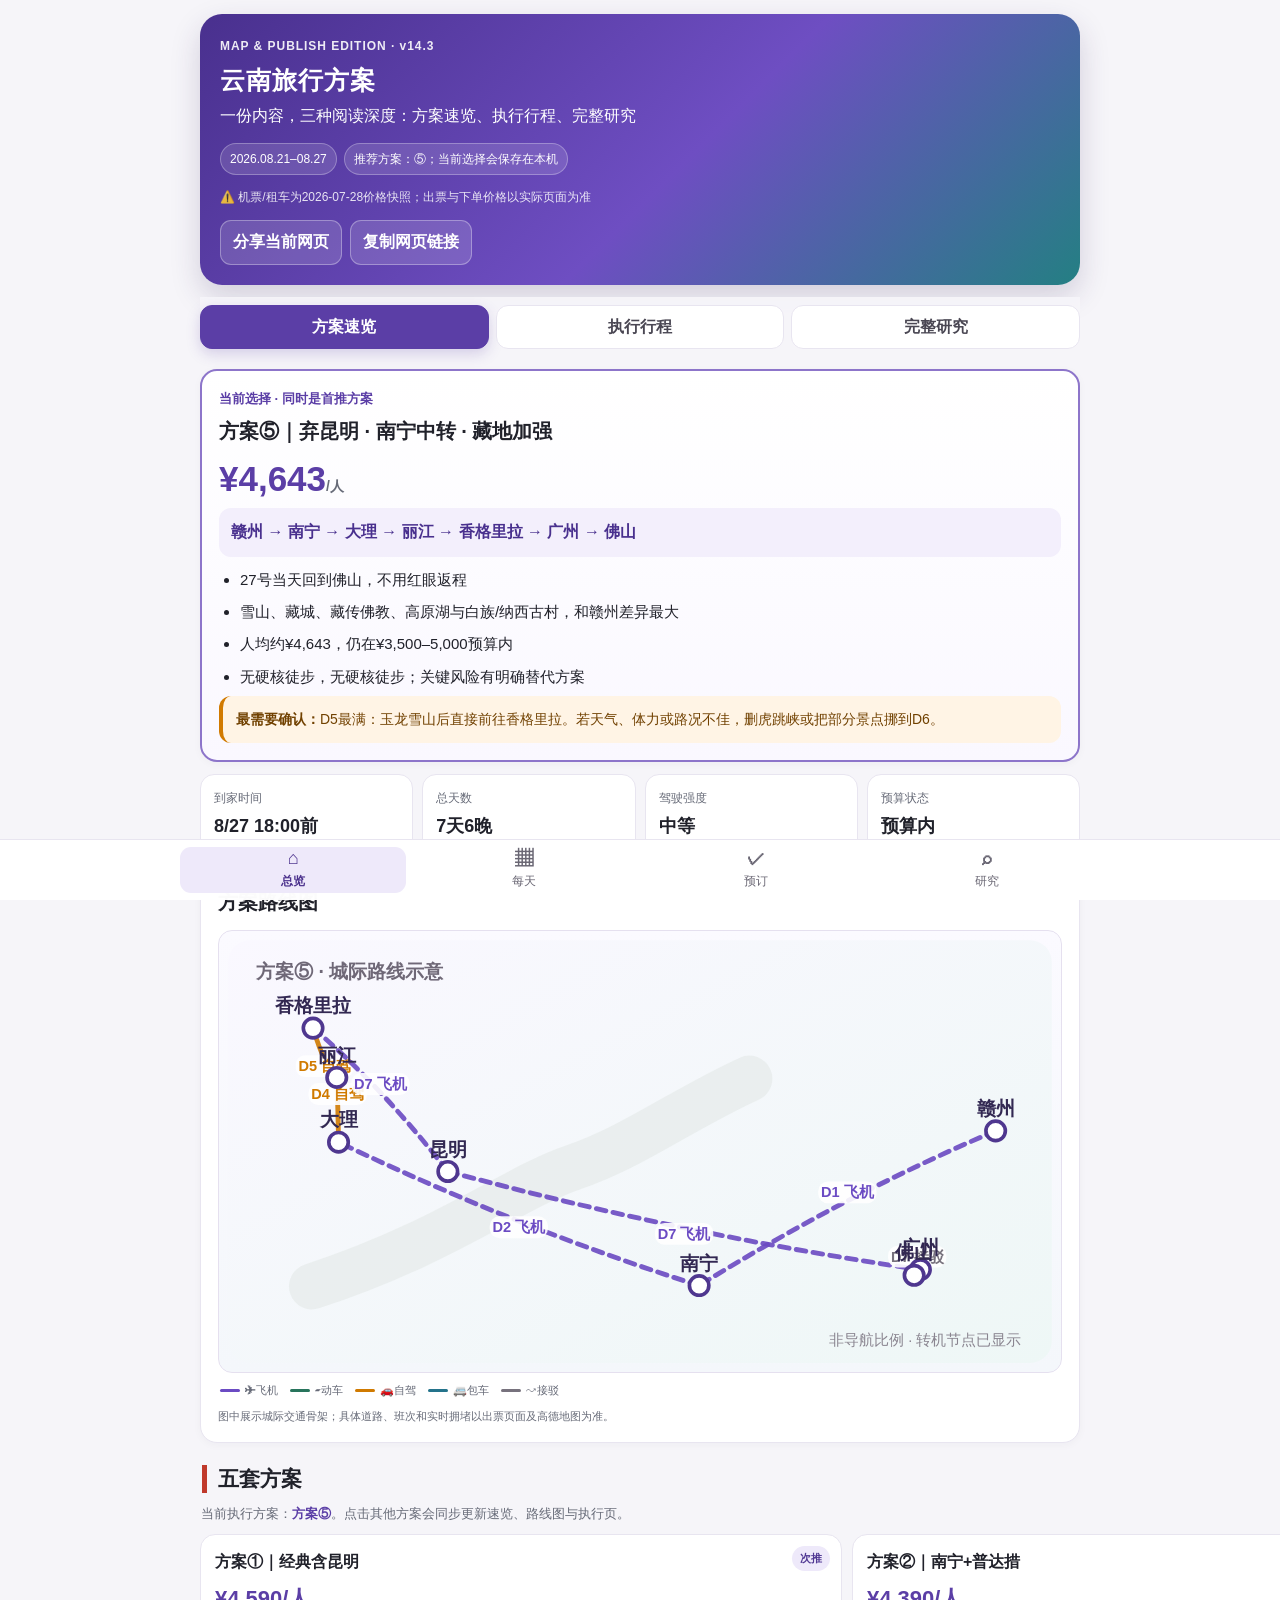
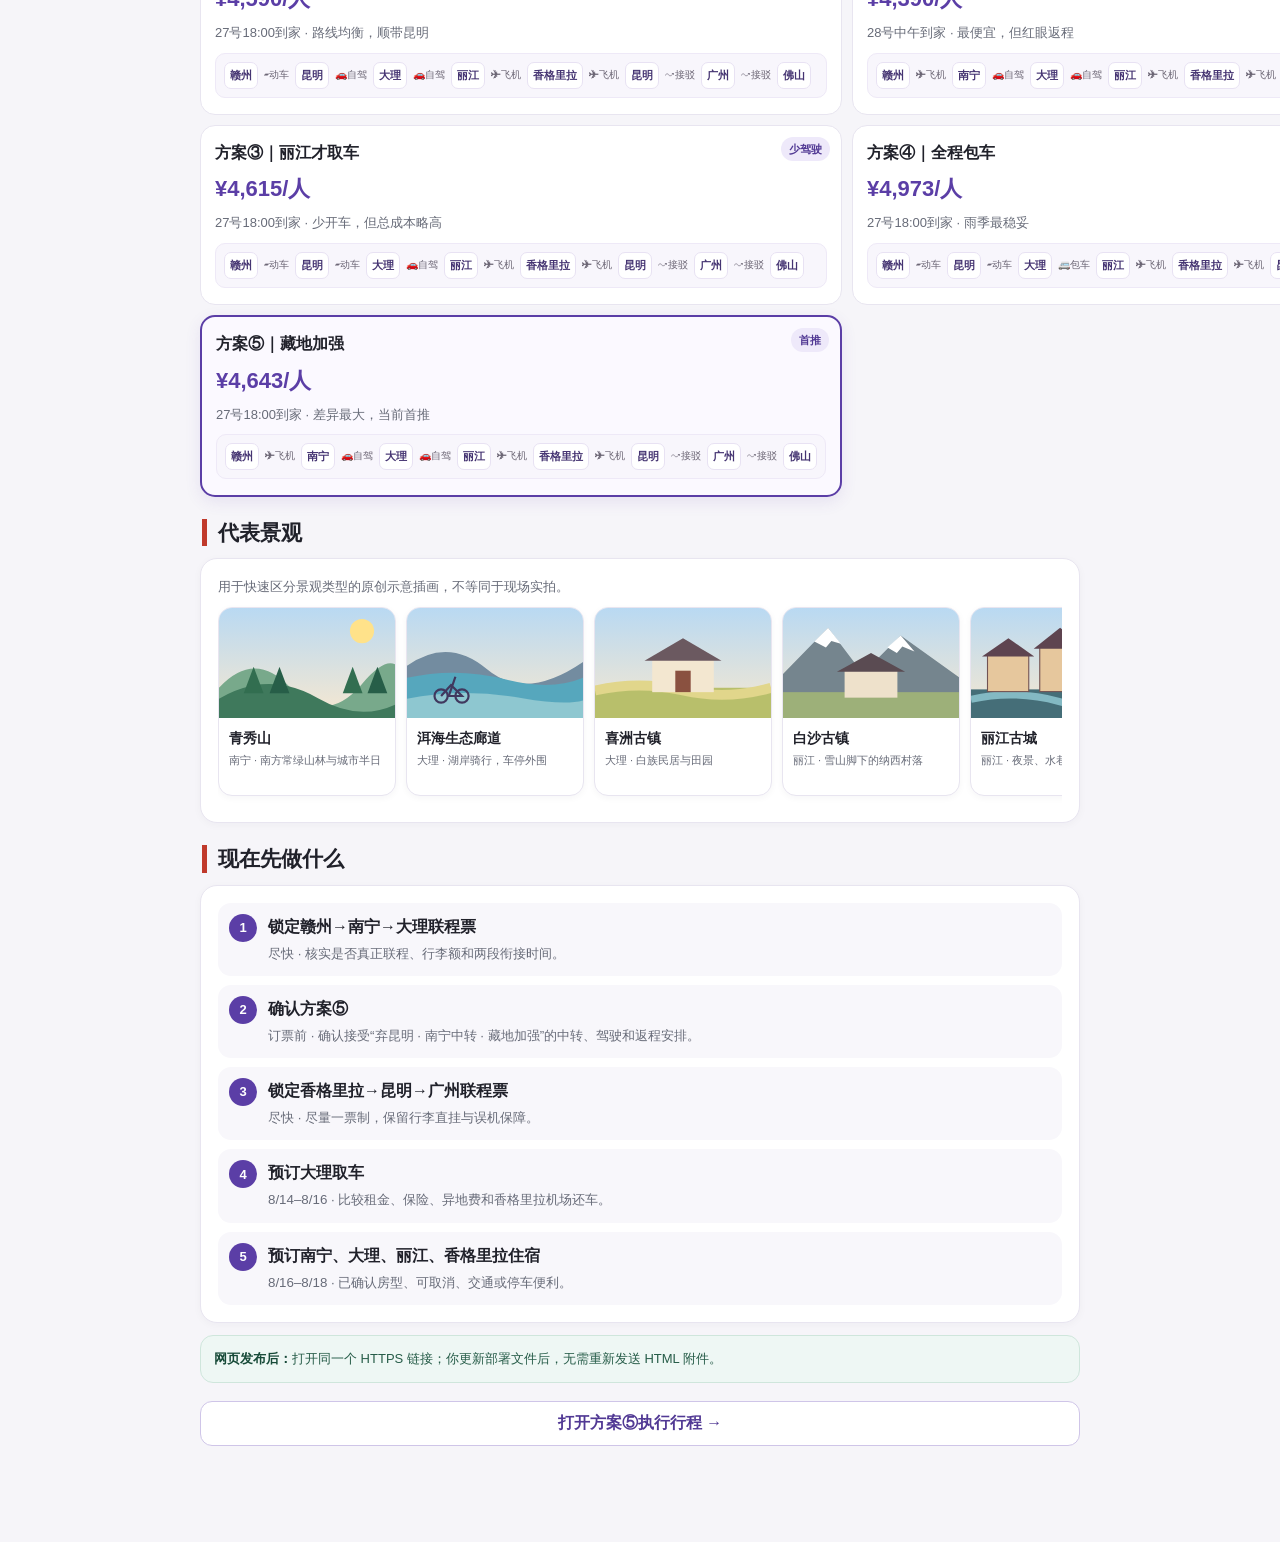
==== index.html @ 0b1bb3b5 "deploy: add GitHub Pages entry" ====
<!doctype html><html lang="zh-CN"><head><meta charset="utf-8"><meta name="viewport" content="width=device-width,initial-scale=1"><meta name="robots" content="noindex,nofollow,noarchive"><title>云南旅行方案 v14.3</title></head><body><noscript>请启用 JavaScript 查看页面。</noscript>
<script src="chunk-01.js"></script>
<script src="chunk-02.js"></script>
<script src="chunk-03.js"></script>
<script src="chunk-04.js"></script>
<script src="chunk-05.js"></script>
<script src="chunk-06.js"></script>
<script>(async function(){try{var b=atob(window.__tripB64||'');var a=new Uint8Array(b.length);for(var i=0;i<b.length;i++)a[i]=b.charCodeAt(i);if(!('DecompressionStream' in window))throw new Error('browser lacks gzip decompression');var stream=new Blob([a]).stream().pipeThrough(new DecompressionStream('gzip'));var html=await new Response(stream).text();document.open();document.write(html);document.close();}catch(e){document.body.innerHTML='<main style="font-family:sans-serif;padding:24px"><h1>页面加载失败</h1><p>请使用最新版 Safari、Chrome 或 Edge 打开。</p></main>';console.error(e);}})();</script></body></html>
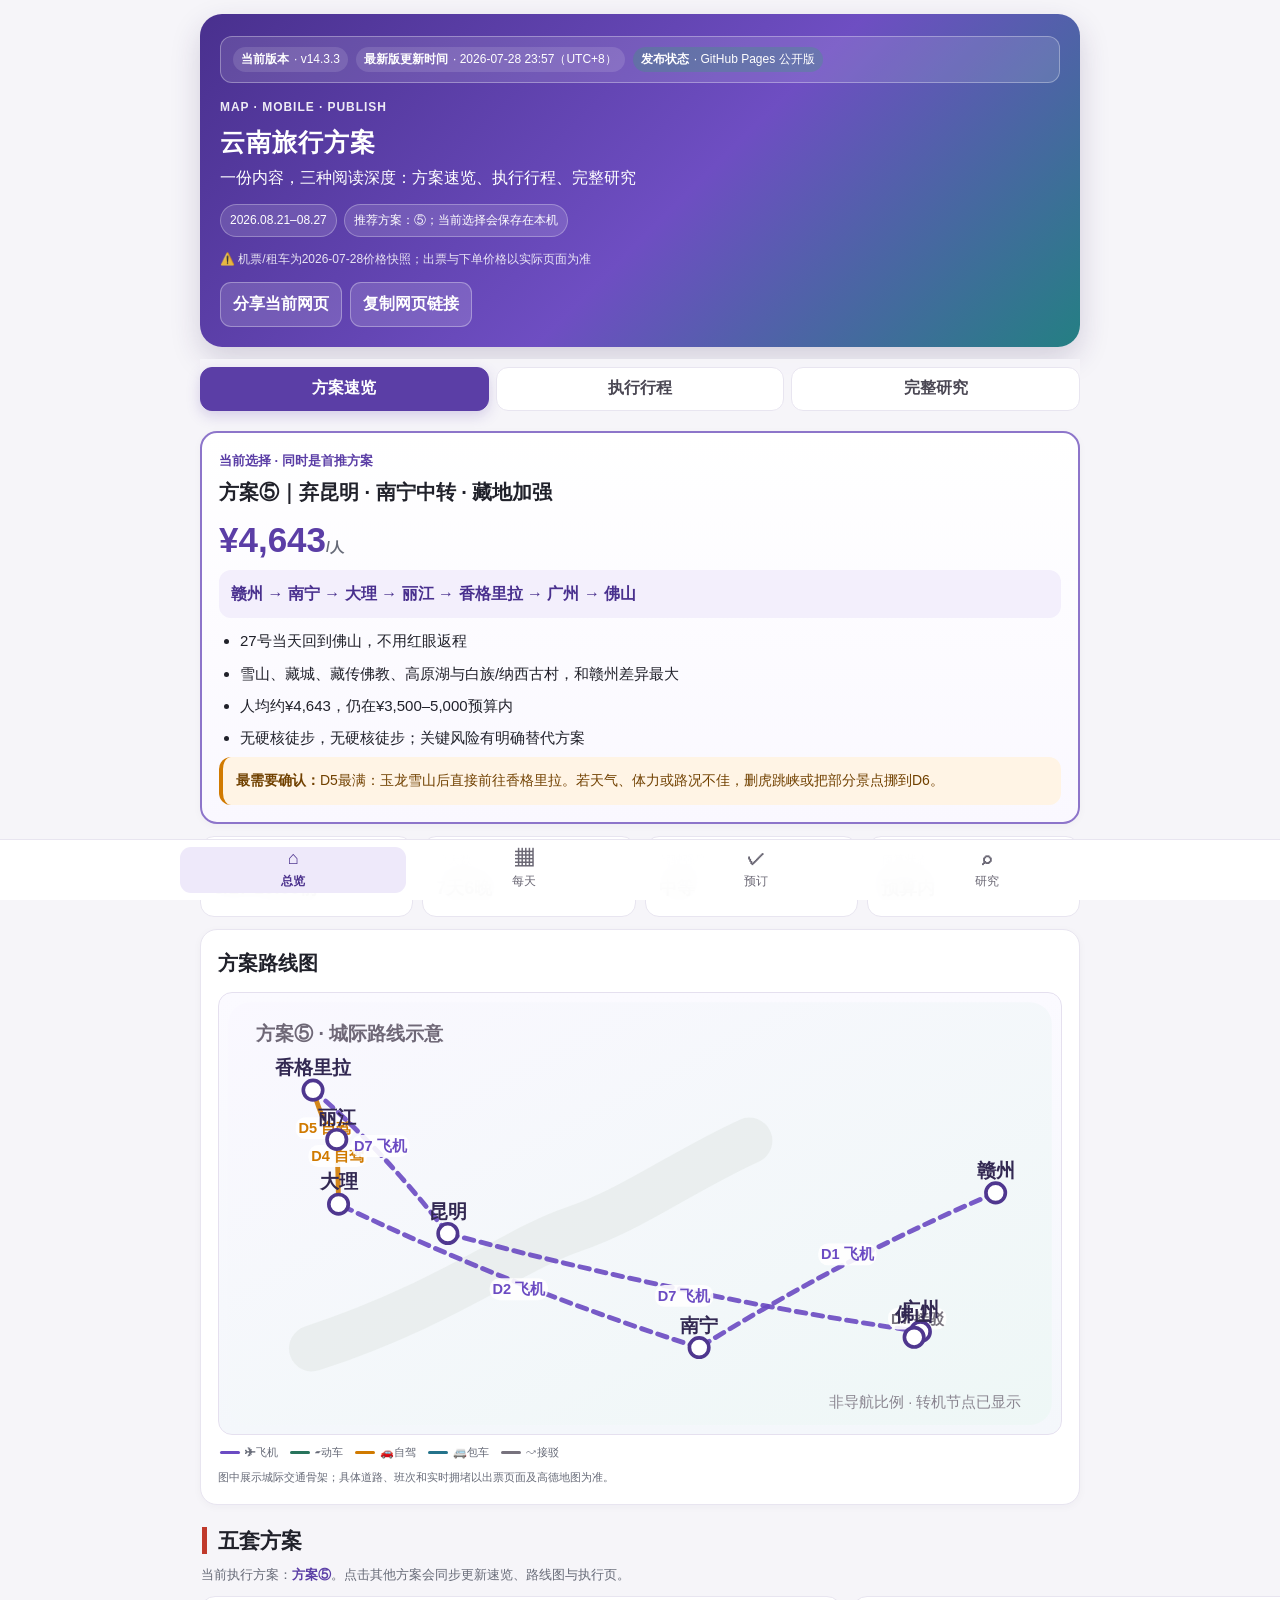
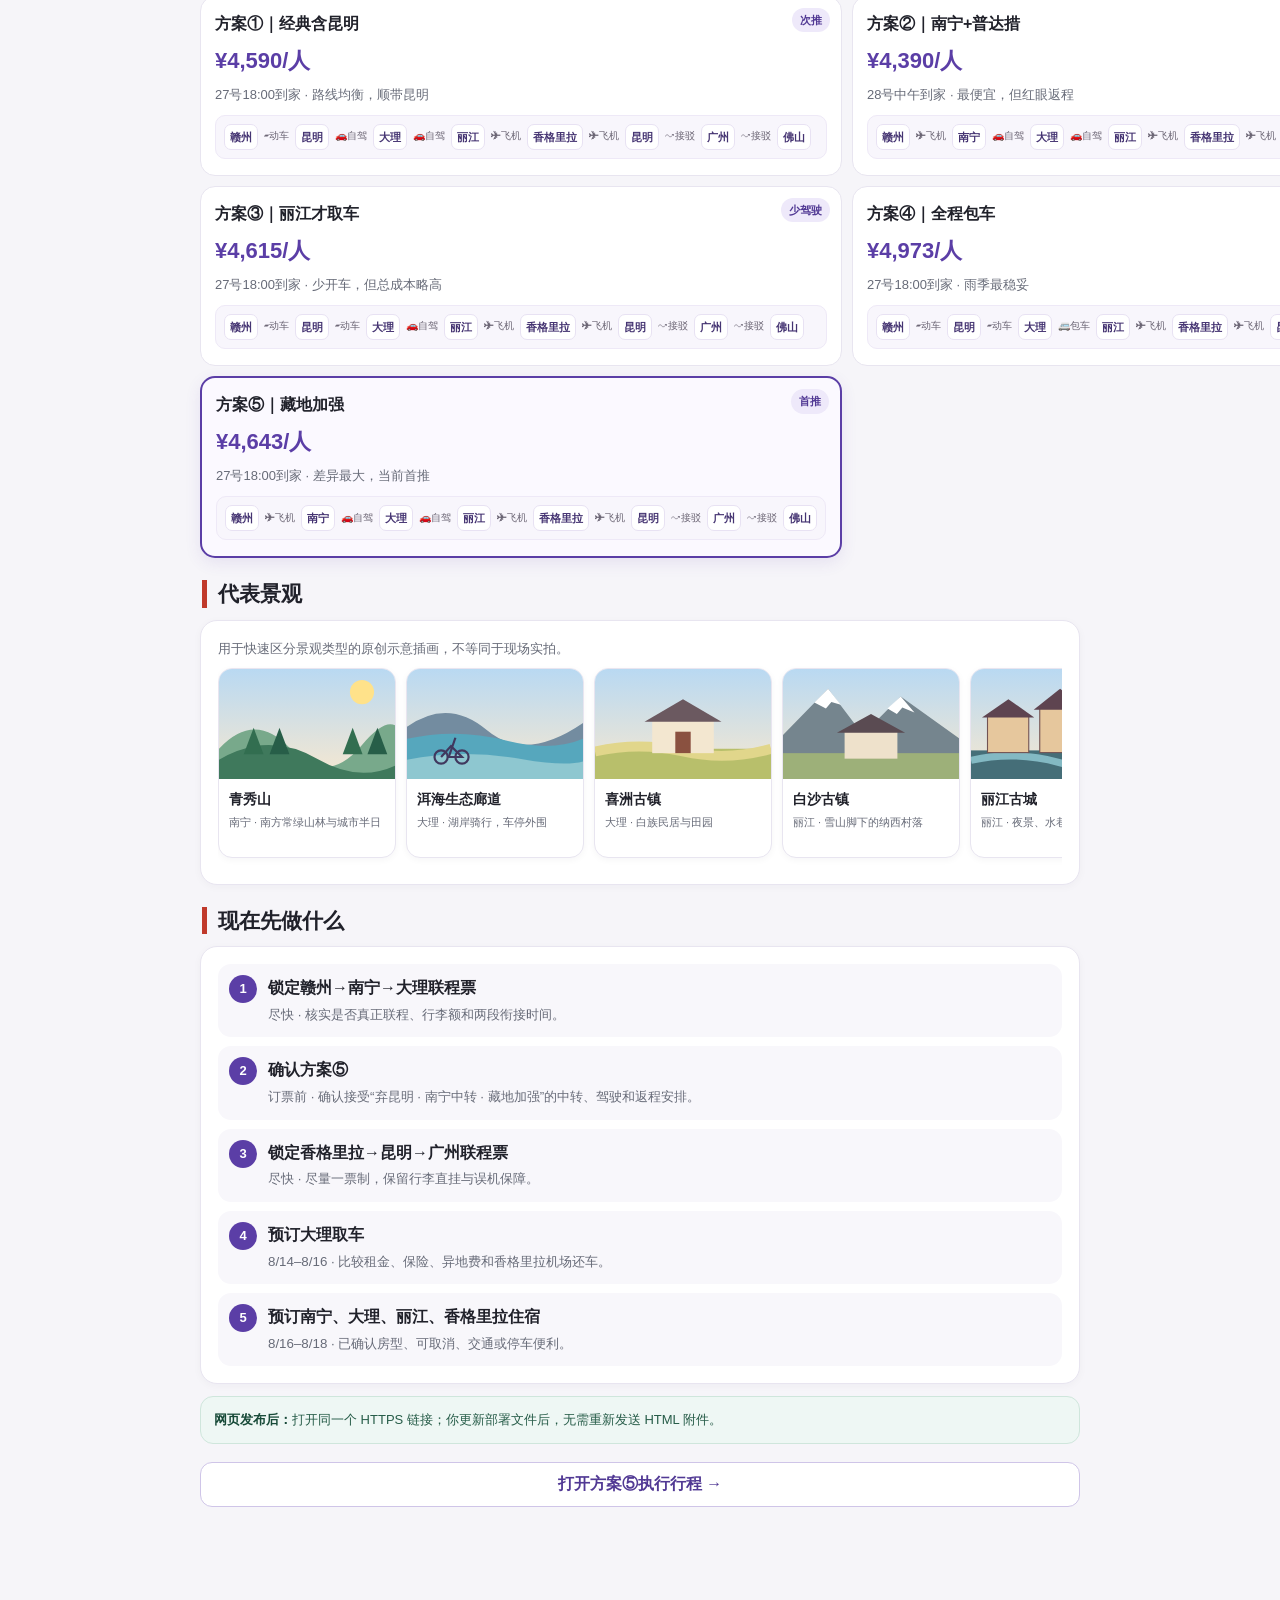
==== commit 9dc750a7: "release: redirect root to v14.3.3" ====
--- a/index.html
+++ b/index.html
@@ -1,8 +1 @@
-<!doctype html><html lang="zh-CN"><head><meta charset="utf-8"><meta name="viewport" content="width=device-width,initial-scale=1"><meta name="robots" content="noindex,nofollow,noarchive"><title>云南旅行方案 v14.3</title></head><body><noscript>请启用 JavaScript 查看页面。</noscript>
-<script src="chunk-01.js"></script>
-<script src="chunk-02.js"></script>
-<script src="chunk-03.js"></script>
-<script src="chunk-04.js"></script>
-<script src="chunk-05.js"></script>
-<script src="chunk-06.js"></script>
-<script>(async function(){try{var b=atob(window.__tripB64||'');var a=new Uint8Array(b.length);for(var i=0;i<b.length;i++)a[i]=b.charCodeAt(i);if(!('DecompressionStream' in window))throw new Error('browser lacks gzip decompression');var stream=new Blob([a]).stream().pipeThrough(new DecompressionStream('gzip'));var html=await new Response(stream).text();document.open();document.write(html);document.close();}catch(e){document.body.innerHTML='<main style="font-family:sans-serif;padding:24px"><h1>页面加载失败</h1><p>请使用最新版 Safari、Chrome 或 Edge 打开。</p></main>';console.error(e);}})();</script></body></html>+<!doctype html><html lang="zh-CN"><head><meta charset="utf-8"><meta name="viewport" content="width=device-width,initial-scale=1"><meta name="robots" content="noindex,nofollow,noarchive"><meta http-equiv="Cache-Control" content="no-cache, no-store, must-revalidate"><title>云南旅行方案 · 最新版 v14.3.3</title><meta http-equiv="refresh" content="0; url=./v1433/"><style>body{font-family:-apple-system,BlinkMacSystemFont,"PingFang SC",sans-serif;max-width:680px;margin:60px auto;padding:24px;line-height:1.7;color:#29252f}a{display:inline-block;background:#5b3ea6;color:#fff;padding:12px 18px;border-radius:10px;text-decoration:none;font-weight:700}.meta{color:#6b6470}</style></head><body><h1>正在打开云南旅行方案 v14.3.3</h1><p class="meta">最新版更新时间：2026-07-28 23:57（UTC+8）</p><p><a href="./v1433/">未自动跳转时，点击进入最新版</a></p><script>location.replace('./v1433/?from=root&v=1433');</script></body></html>
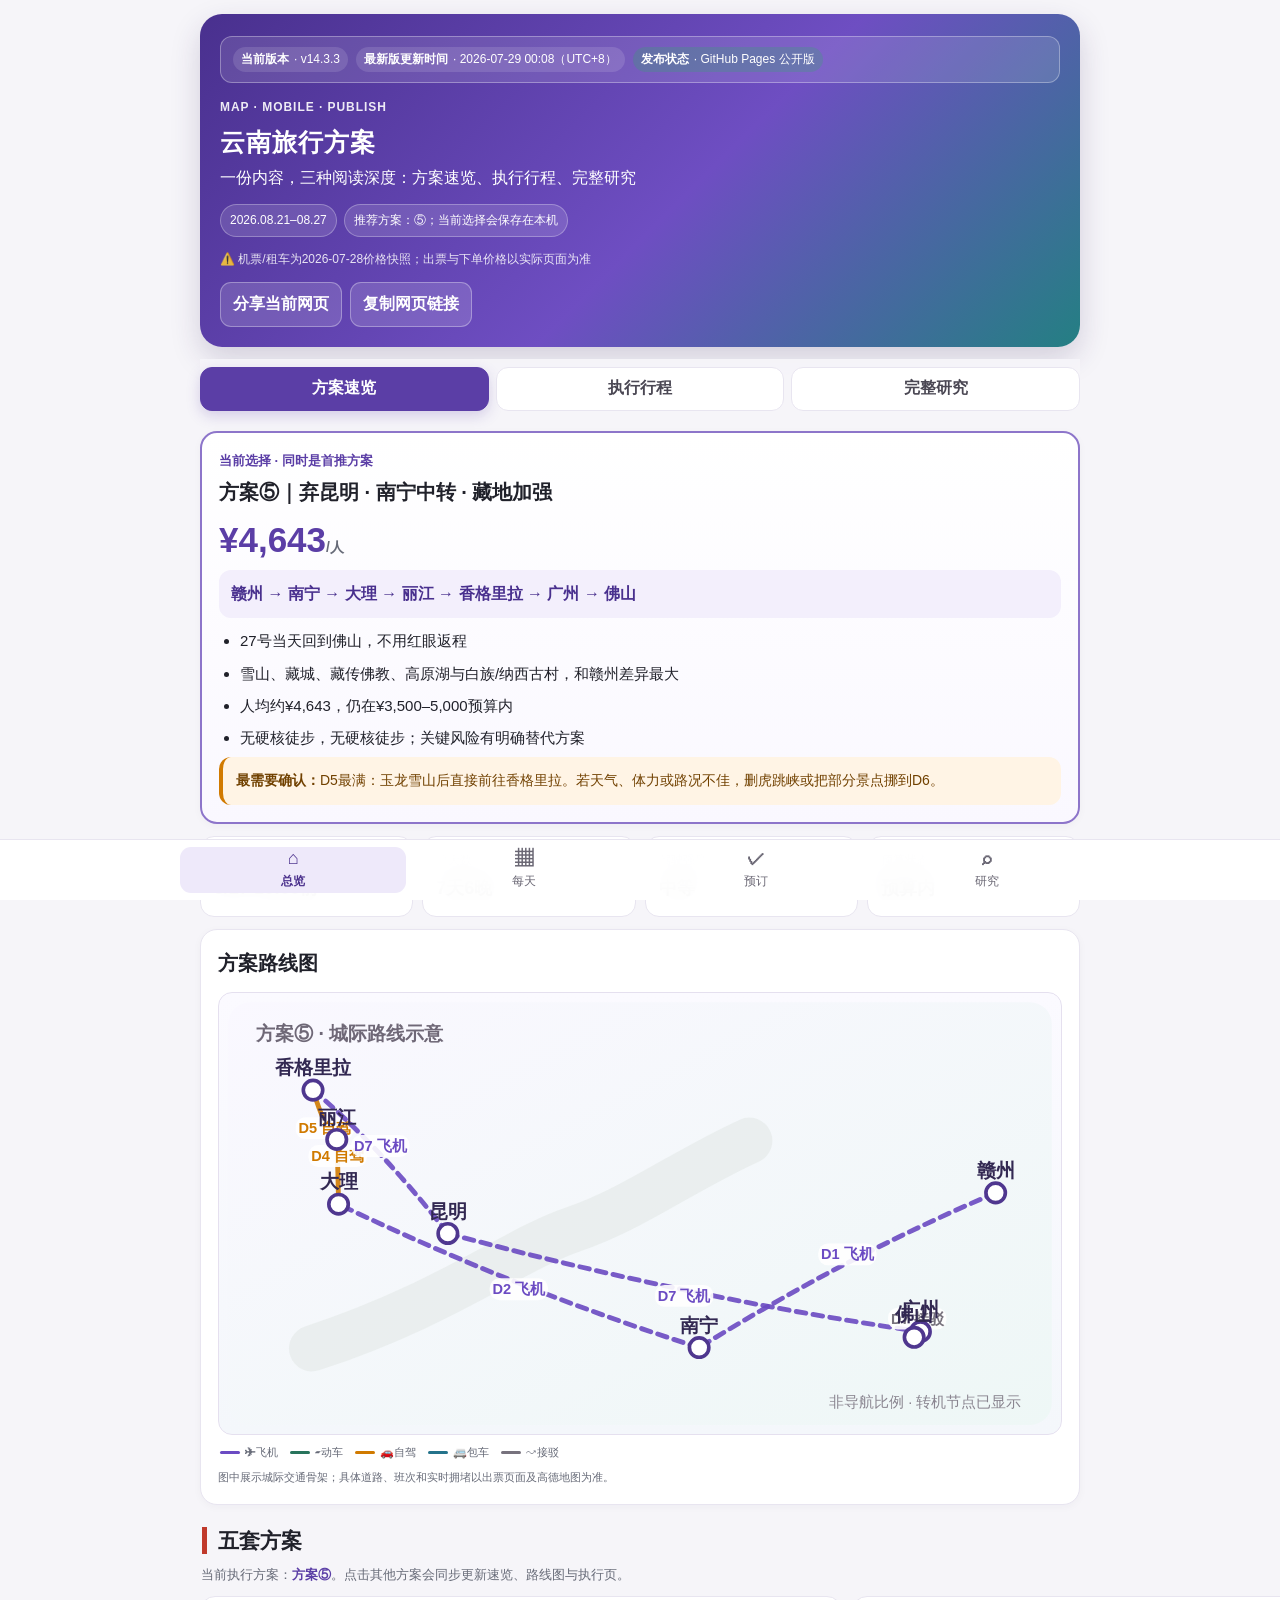
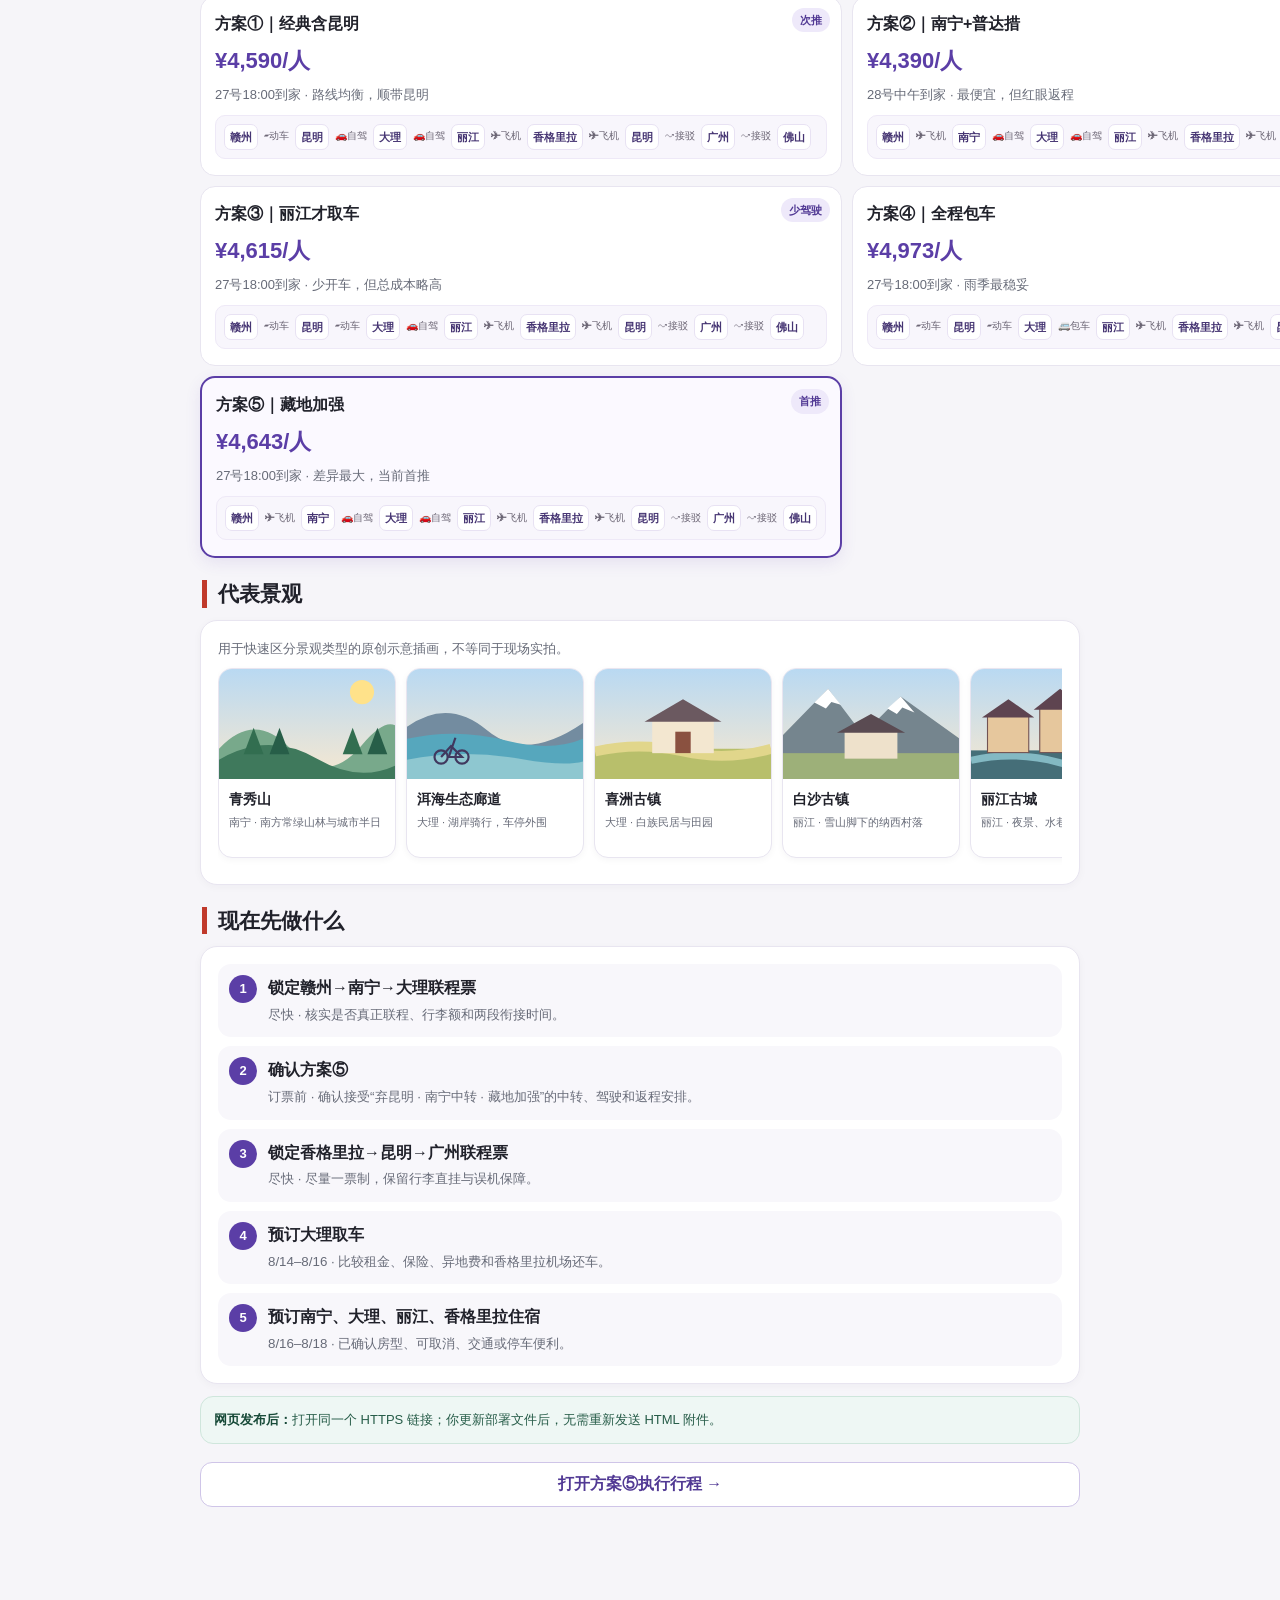
==== commit cfe8c39a: "chore: update root release timestamp" ====
--- a/index.html
+++ b/index.html
@@ -1 +1 @@
-<!doctype html><html lang="zh-CN"><head><meta charset="utf-8"><meta name="viewport" content="width=device-width,initial-scale=1"><meta name="robots" content="noindex,nofollow,noarchive"><meta http-equiv="Cache-Control" content="no-cache, no-store, must-revalidate"><title>云南旅行方案 · 最新版 v14.3.3</title><meta http-equiv="refresh" content="0; url=./v1433/"><style>body{font-family:-apple-system,BlinkMacSystemFont,"PingFang SC",sans-serif;max-width:680px;margin:60px auto;padding:24px;line-height:1.7;color:#29252f}a{display:inline-block;background:#5b3ea6;color:#fff;padding:12px 18px;border-radius:10px;text-decoration:none;font-weight:700}.meta{color:#6b6470}</style></head><body><h1>正在打开云南旅行方案 v14.3.3</h1><p class="meta">最新版更新时间：2026-07-28 23:57（UTC+8）</p><p><a href="./v1433/">未自动跳转时，点击进入最新版</a></p><script>location.replace('./v1433/?from=root&v=1433');</script></body></html>+<!doctype html><html lang="zh-CN"><head><meta charset="utf-8"><meta name="viewport" content="width=device-width,initial-scale=1"><meta name="robots" content="noindex,nofollow,noarchive"><meta http-equiv="Cache-Control" content="no-cache, no-store, must-revalidate"><title>云南旅行方案 · 最新版 v14.3.3</title><meta http-equiv="refresh" content="0; url=./v1433/"><style>body{font-family:-apple-system,BlinkMacSystemFont,"PingFang SC",sans-serif;max-width:680px;margin:60px auto;padding:24px;line-height:1.7;color:#29252f}a{display:inline-block;background:#5b3ea6;color:#fff;padding:12px 18px;border-radius:10px;text-decoration:none;font-weight:700}.meta{color:#6b6470}</style></head><body><h1>正在打开云南旅行方案 v14.3.3</h1><p class="meta">最新版更新时间：2026-07-29 00:08（UTC+8）</p><p><a href="./v1433/">未自动跳转时，点击进入最新版</a></p><script>location.replace('./v1433/?from=root&v=1433');</script></body></html>
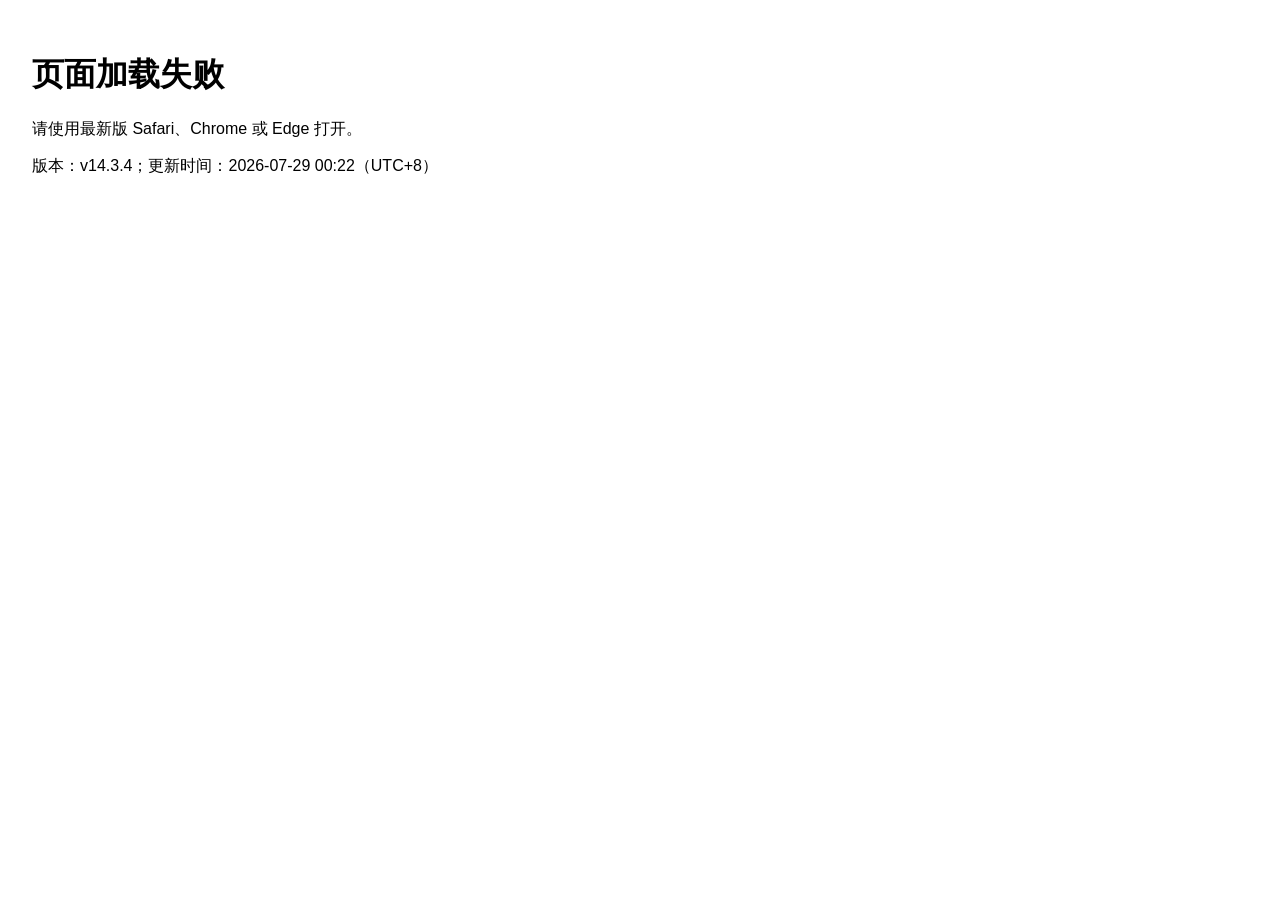
==== commit f53959db: "release: point root to v14.3.4" ====
--- a/index.html
+++ b/index.html
@@ -1 +1 @@
-<!doctype html><html lang="zh-CN"><head><meta charset="utf-8"><meta name="viewport" content="width=device-width,initial-scale=1"><meta name="robots" content="noindex,nofollow,noarchive"><meta http-equiv="Cache-Control" content="no-cache, no-store, must-revalidate"><title>云南旅行方案 · 最新版 v14.3.3</title><meta http-equiv="refresh" content="0; url=./v1433/"><style>body{font-family:-apple-system,BlinkMacSystemFont,"PingFang SC",sans-serif;max-width:680px;margin:60px auto;padding:24px;line-height:1.7;color:#29252f}a{display:inline-block;background:#5b3ea6;color:#fff;padding:12px 18px;border-radius:10px;text-decoration:none;font-weight:700}.meta{color:#6b6470}</style></head><body><h1>正在打开云南旅行方案 v14.3.3</h1><p class="meta">最新版更新时间：2026-07-29 00:08（UTC+8）</p><p><a href="./v1433/">未自动跳转时，点击进入最新版</a></p><script>location.replace('./v1433/?from=root&v=1433');</script></body></html>+<!doctype html><html lang="zh-CN"><head><meta charset="utf-8"><meta name="viewport" content="width=device-width,initial-scale=1"><meta name="robots" content="noindex,nofollow,noarchive"><meta http-equiv="Cache-Control" content="no-cache, no-store, must-revalidate"><title>云南旅行方案 · 最新版 v14.3.4</title><meta http-equiv="refresh" content="0; url=./v1434/"></head><body><h1>正在打开云南旅行方案 v14.3.4</h1><p>最新版更新时间：2026-07-29 00:22（UTC+8）</p><p><a href="./v1434/">点击进入最新版</a></p><script>location.replace('./v1434/?from=root&v=1434');</script></body></html>
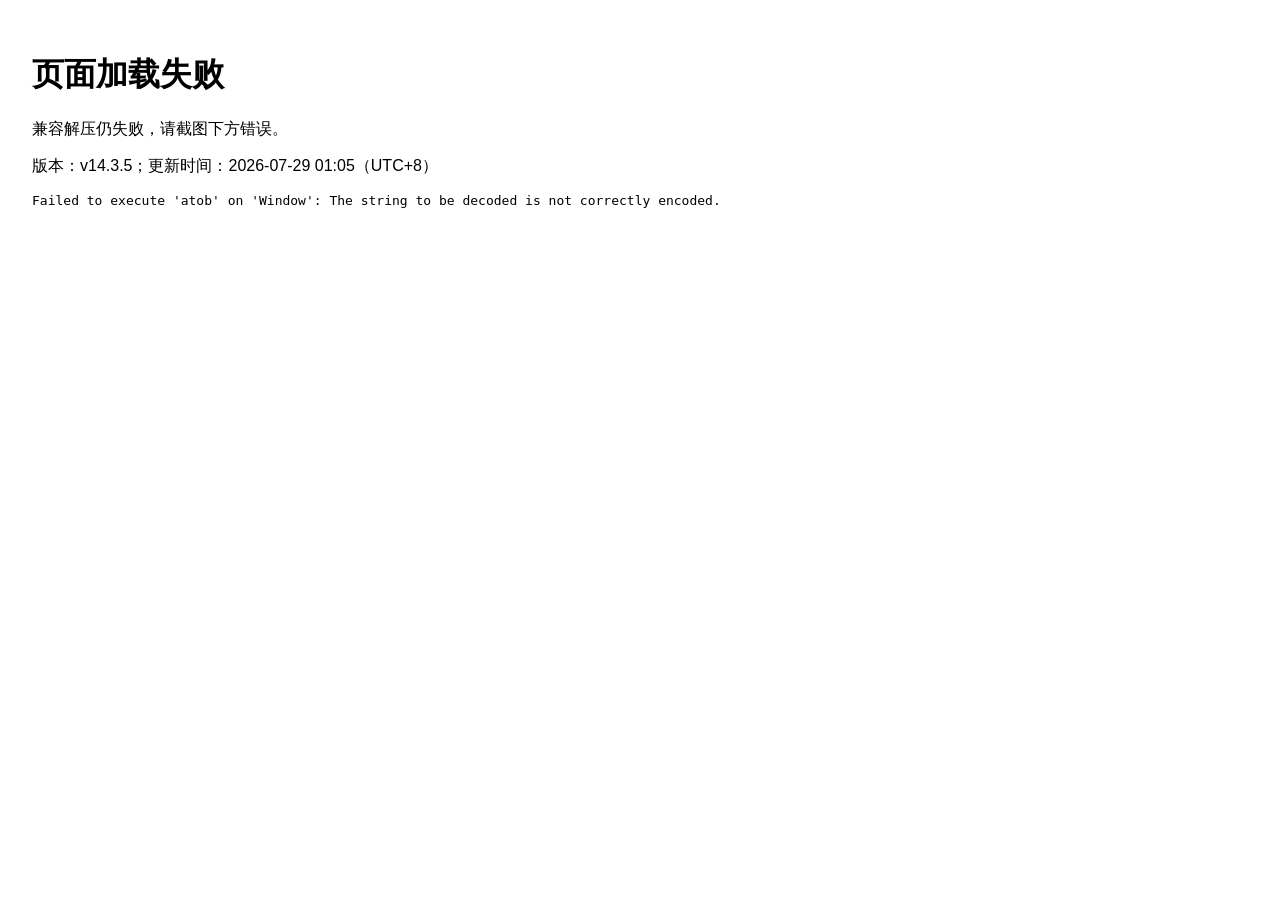
==== commit 3bf9d2bc: "release: point root Pages entry to v14.3.5" ====
--- a/index.html
+++ b/index.html
@@ -1 +1 @@
-<!doctype html><html lang="zh-CN"><head><meta charset="utf-8"><meta name="viewport" content="width=device-width,initial-scale=1"><meta name="robots" content="noindex,nofollow,noarchive"><meta http-equiv="Cache-Control" content="no-cache, no-store, must-revalidate"><title>云南旅行方案 · 最新版 v14.3.4</title><meta http-equiv="refresh" content="0; url=./v1434/"></head><body><h1>正在打开云南旅行方案 v14.3.4</h1><p>最新版更新时间：2026-07-29 00:22（UTC+8）</p><p><a href="./v1434/">点击进入最新版</a></p><script>location.replace('./v1434/?from=root&v=1434');</script></body></html>+<!doctype html><html lang="zh-CN"><head><meta charset="utf-8"><meta name="viewport" content="width=device-width,initial-scale=1"><meta name="robots" content="noindex,nofollow,noarchive"><meta http-equiv="Cache-Control" content="no-cache, no-store, must-revalidate"><title>云南旅行方案 · 最新版 v14.3.5</title><meta http-equiv="refresh" content="0; url=./v1435/"></head><body><h1>正在打开云南旅行方案 v14.3.5</h1><p>最新版更新时间：2026-07-29 01:05（UTC+8）</p><p><a href="./v1435/">点击进入最新版</a></p><script>location.replace('./v1435/?from=root&v=1435');</script></body></html>
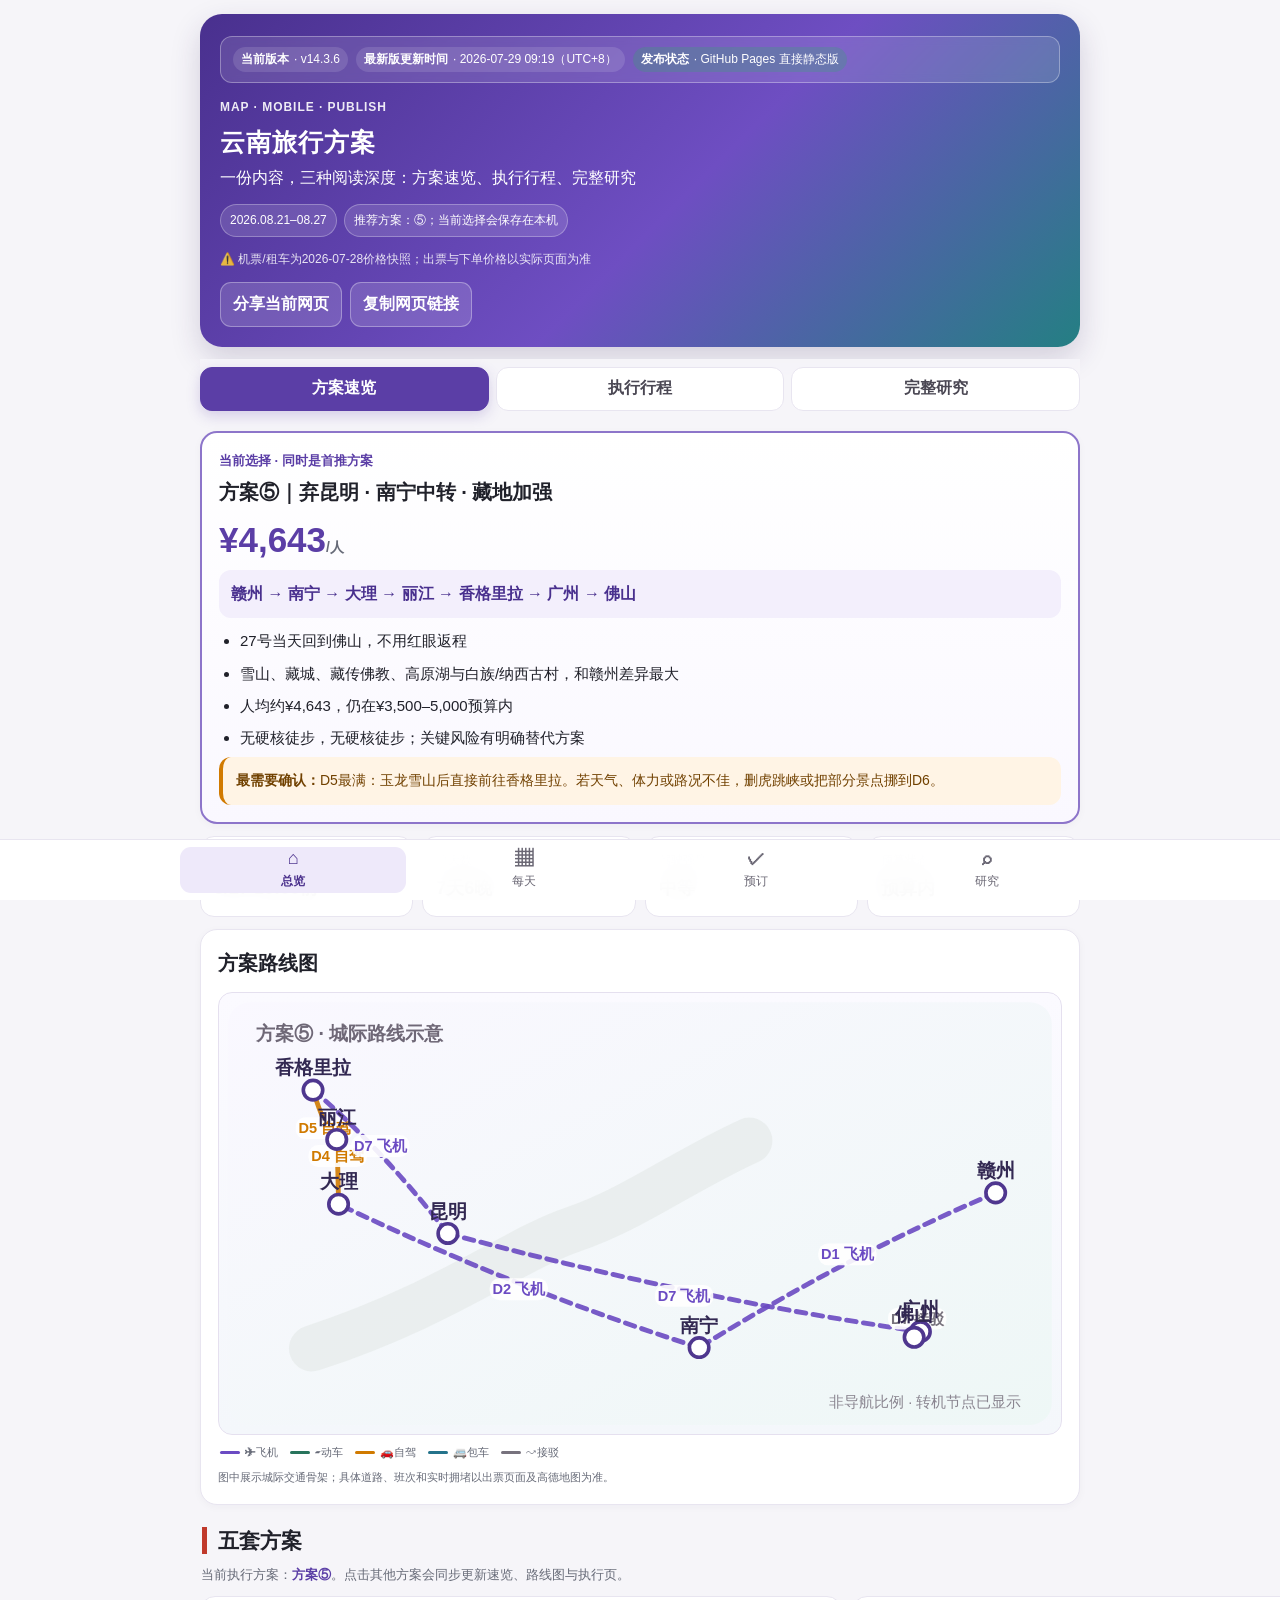
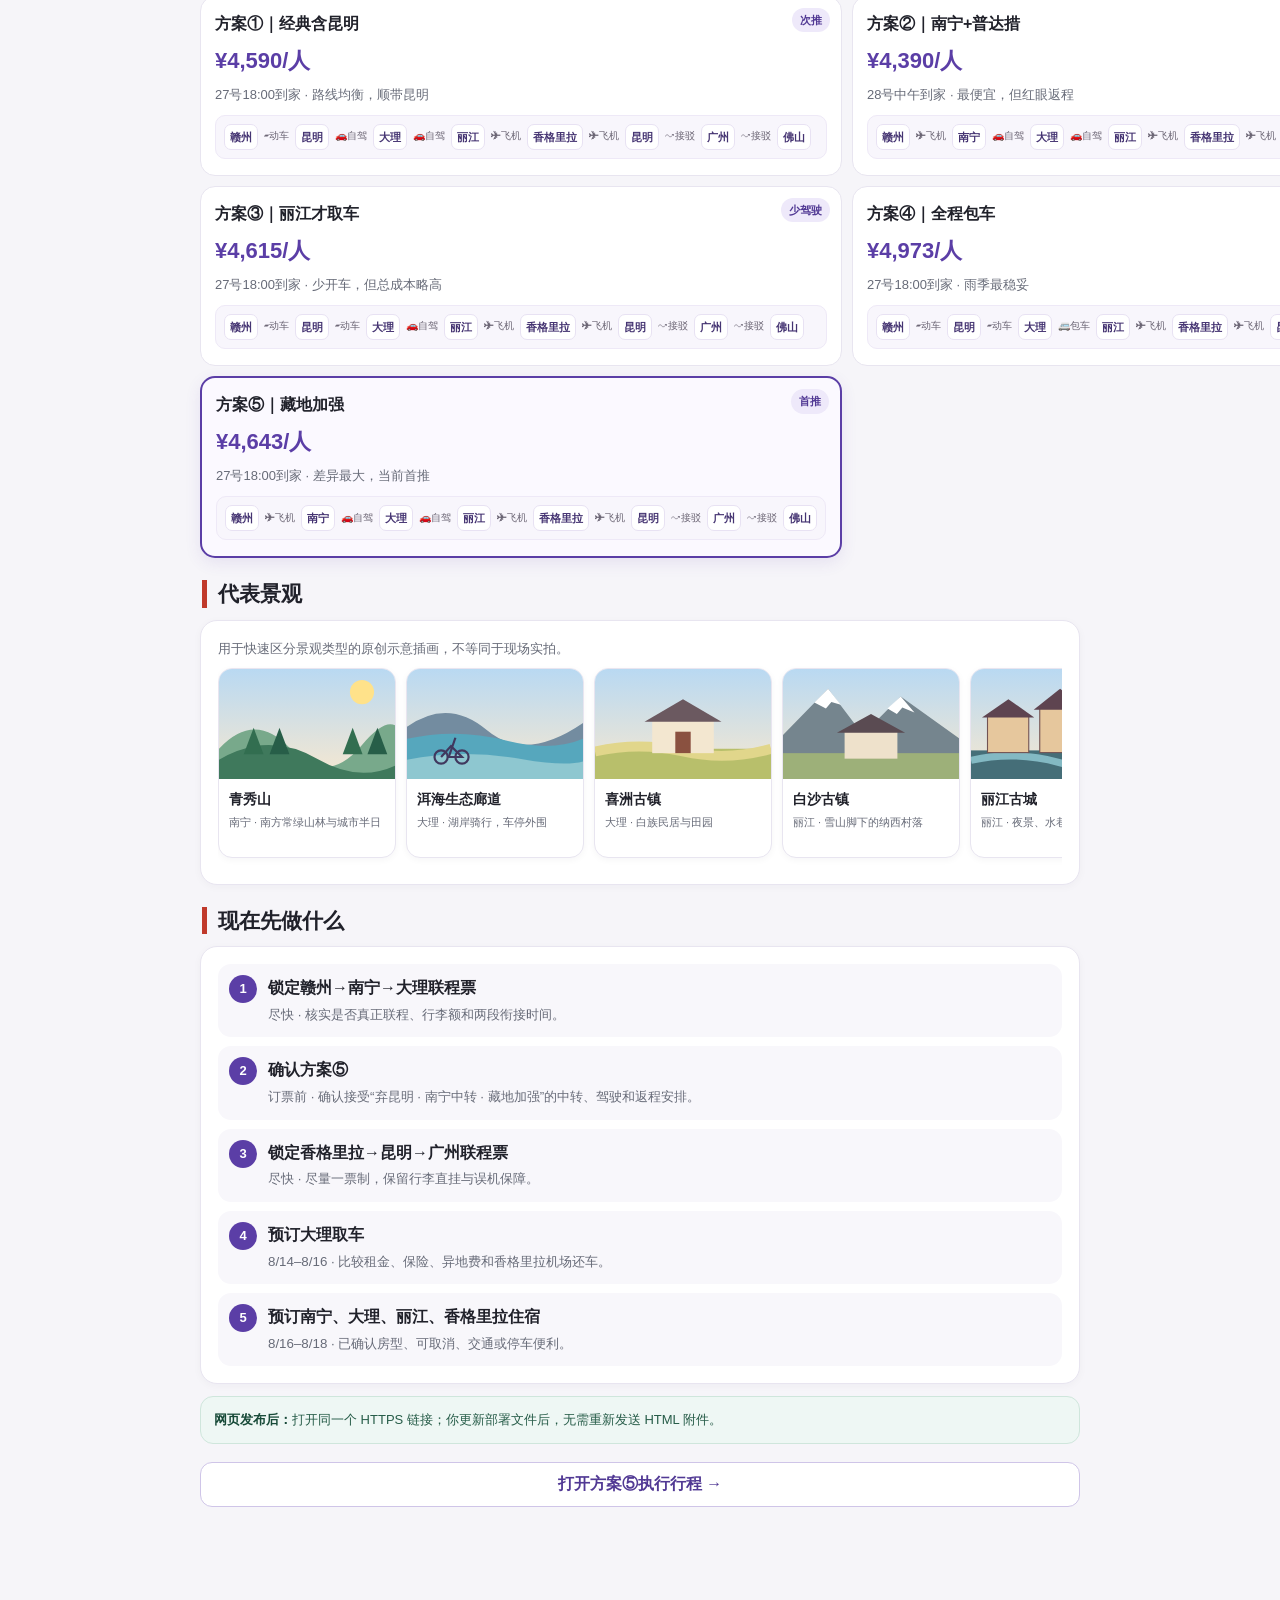
==== commit 19181afe: "release: generate v14.3.6 direct static Pages build" ====
--- a/index.html
+++ b/index.html
@@ -1 +1 @@
-<!doctype html><html lang="zh-CN"><head><meta charset="utf-8"><meta name="viewport" content="width=device-width,initial-scale=1"><meta name="robots" content="noindex,nofollow,noarchive"><meta http-equiv="Cache-Control" content="no-cache, no-store, must-revalidate"><title>云南旅行方案 · 最新版 v14.3.5</title><meta http-equiv="refresh" content="0; url=./v1435/"></head><body><h1>正在打开云南旅行方案 v14.3.5</h1><p>最新版更新时间：2026-07-29 01:05（UTC+8）</p><p><a href="./v1435/">点击进入最新版</a></p><script>location.replace('./v1435/?from=root&v=1435');</script></body></html>+<!doctype html><html lang="zh-CN"><head><meta charset="utf-8"><meta name="viewport" content="width=device-width,initial-scale=1"><meta name="robots" content="noindex,nofollow,noarchive"><meta http-equiv="Cache-Control" content="no-cache, no-store, must-revalidate"><title>云南旅行方案 · 最新版 v14.3.6</title><meta http-equiv="refresh" content="0; url=./v1436/"></head><body><h1>正在打开云南旅行方案 v14.3.6</h1><p>最新版更新时间：2026-07-29 09:19（UTC+8）</p><p><a href="./v1436/">点击进入最新版</a></p><script>location.replace('./v1436/?from=root&v=1436');</script></body></html>
